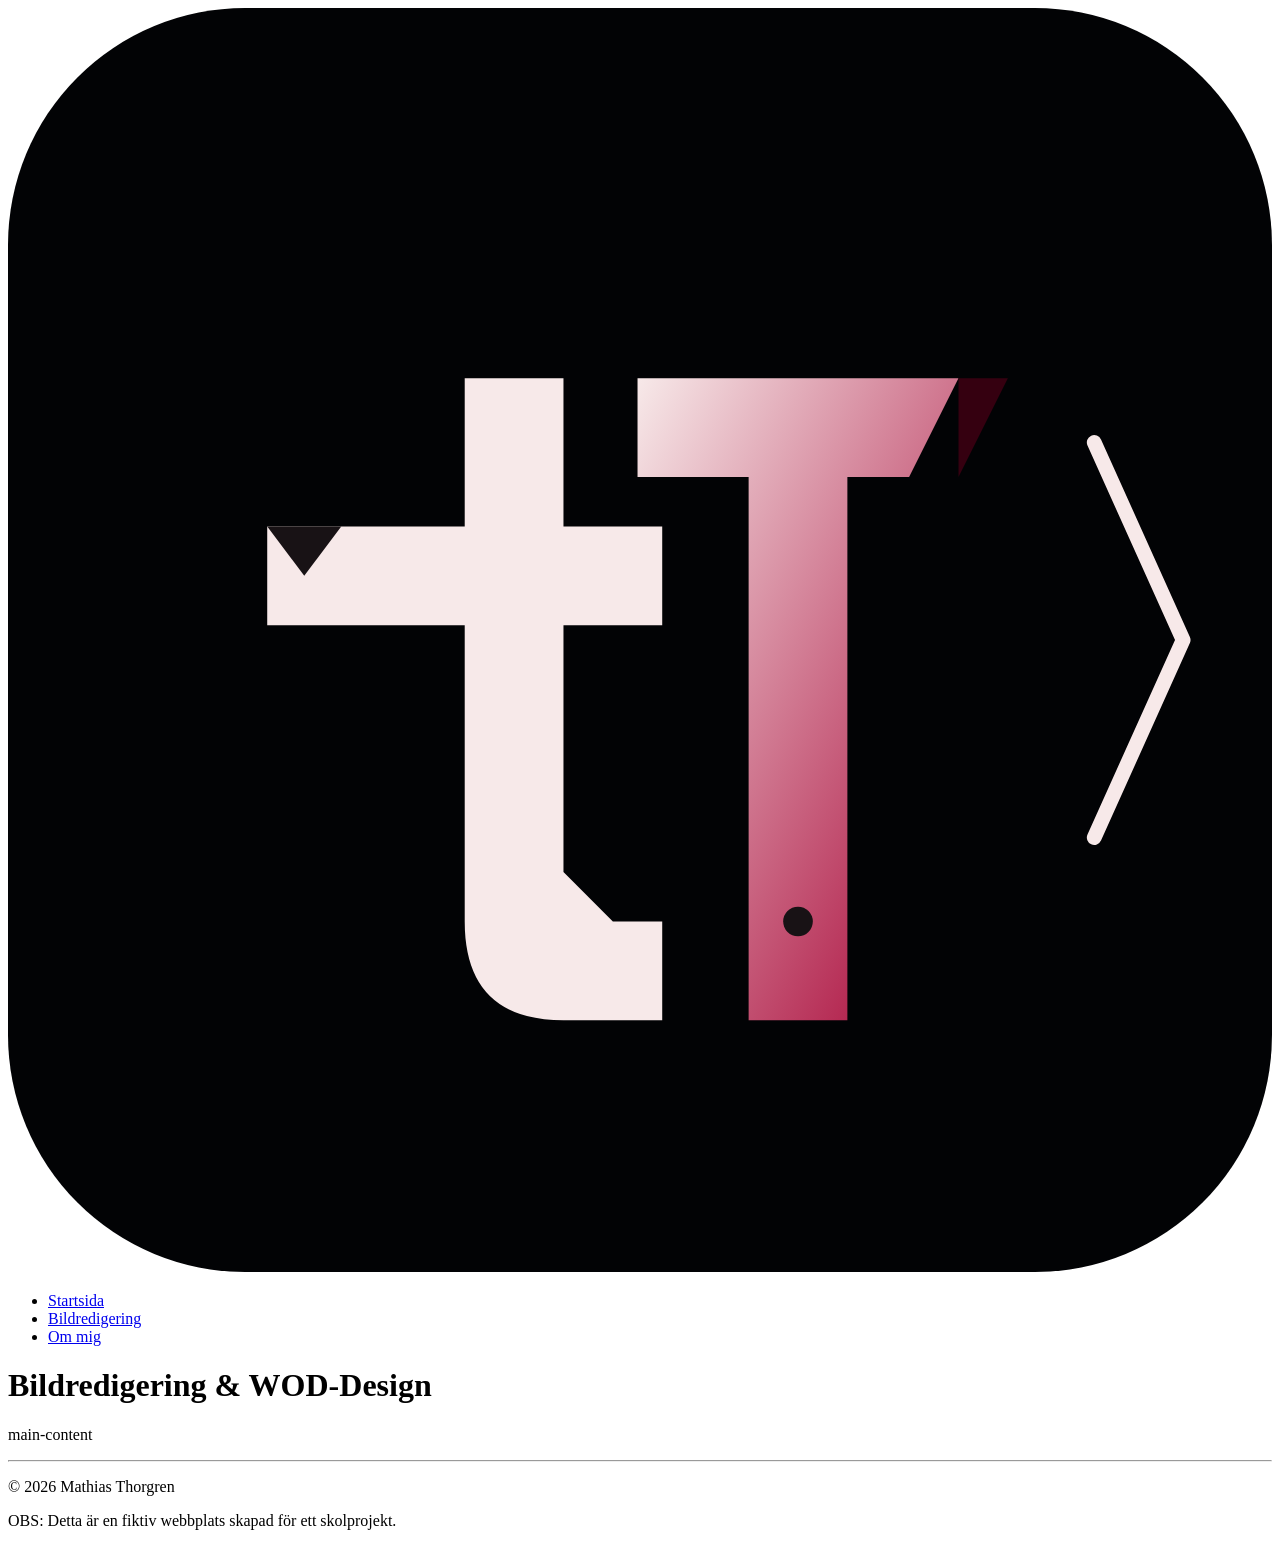
==== docs/index.html @ 6fbe4b84 "Updated title and head structure" ====
<!DOCTYPE html>
<html lang="sv">
        
    <head>
        <meta charset="UTF-8">
        <meta name="viewport" content="width=device-width, initial-scale=1.0">
        <link rel="icon" type="image/png" sizes="32x32" href="images/favicon.png">
        <link rel="icon" type="image/x-icon" href="images/favicon.ico">
        <link rel="stylesheet" href="style/style.css">
        <title>tT Bilredigering - Startsida</title>
    </head>

    <body>
        <header>
            <div class="header-container">
                <a href="index.html" class="logo-link">
                    <img src="images/tT-logo.svg" alt="Logotyp" class="site-logo">
                </a>
                <nav>
                    <ul>
                        <li><a href="index.html" class="active">Startsida</a></li>
                        <li><a href="bildredigering.html">Bildredigering</a></li>
                        <li><a href="about.html">Om mig</a></li>
                    </ul>
                </nav>
            </div>
            <div class="header-hero">
                <h1>Bildredigering & WOD-Design</h1>
            </div>
        </header> 

        <main>
            <p>main-content</p>
        </main>

        <footer>
            <hr class="divider">
            <p>© 2026 Mathias Thorgren</p>
            <aside aria-label="projektinformation">
                <p>OBS: Detta är en fiktiv webbplats skapad för ett skolprojekt.</p>
            </aside>
        </footer>

    </body>

</html>
---- docs/style/style.css ----
/* Hello world */
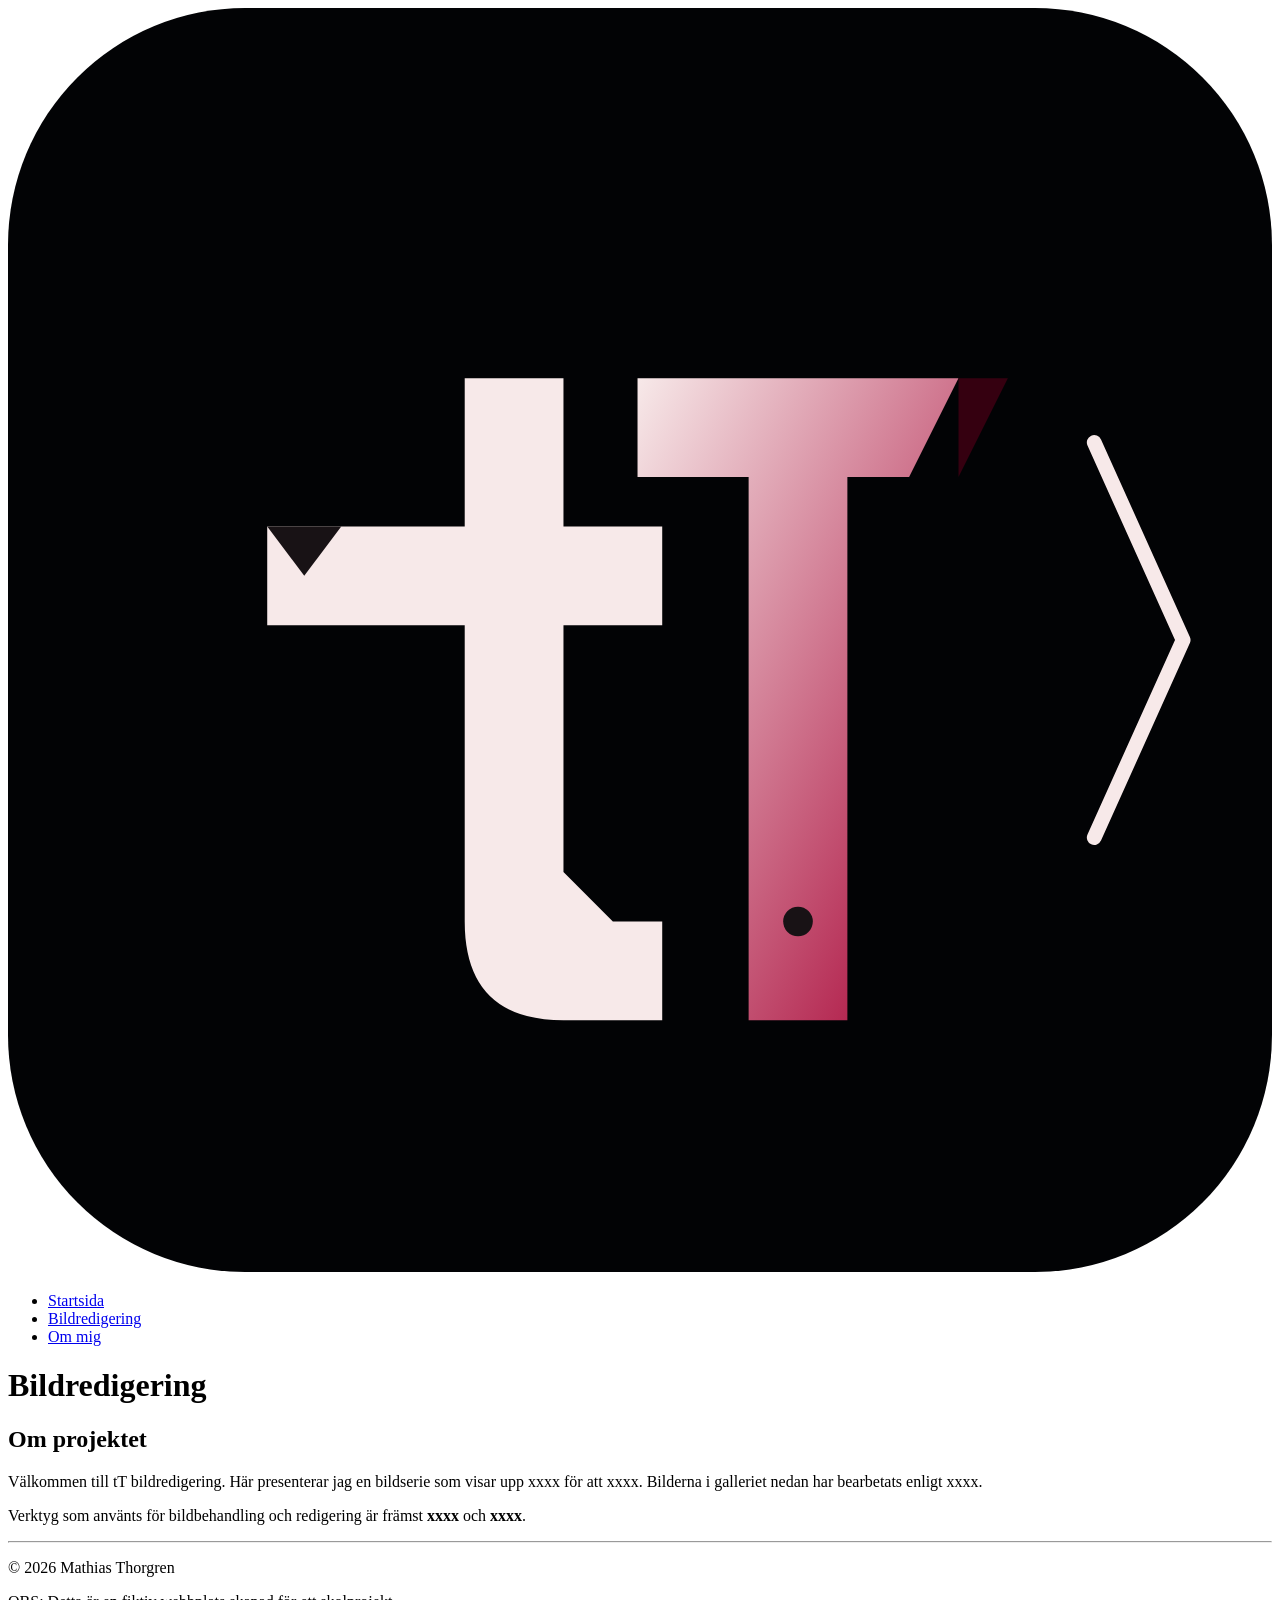
==== commit 0653c48f: "Added intro section and populated with placeholder text" ====
--- a/docs/index.html
+++ b/docs/index.html
@@ -25,12 +25,16 @@
                 </nav>
             </div>
             <div class="header-hero">
-                <h1>Bildredigering & WOD-Design</h1>
+                <h1>Bildredigering</h1>
             </div>
         </header> 
 
         <main>
-            <p>main-content</p>
+            <section class="intro-section">
+                <h2>Om projektet</h2>
+                <p>Välkommen till tT bildredigering. Här presenterar jag en bildserie som visar upp xxxx för att xxxx. Bilderna i galleriet nedan har bearbetats enligt xxxx.</p>
+                <p>Verktyg som använts för bildbehandling och redigering är främst <strong>xxxx</strong> och <strong>xxxx</strong>.</p>
+            </section>
         </main>
 
         <footer>
@@ -40,7 +44,5 @@
                 <p>OBS: Detta är en fiktiv webbplats skapad för ett skolprojekt.</p>
             </aside>
         </footer>
-
     </body>
-
 </html>
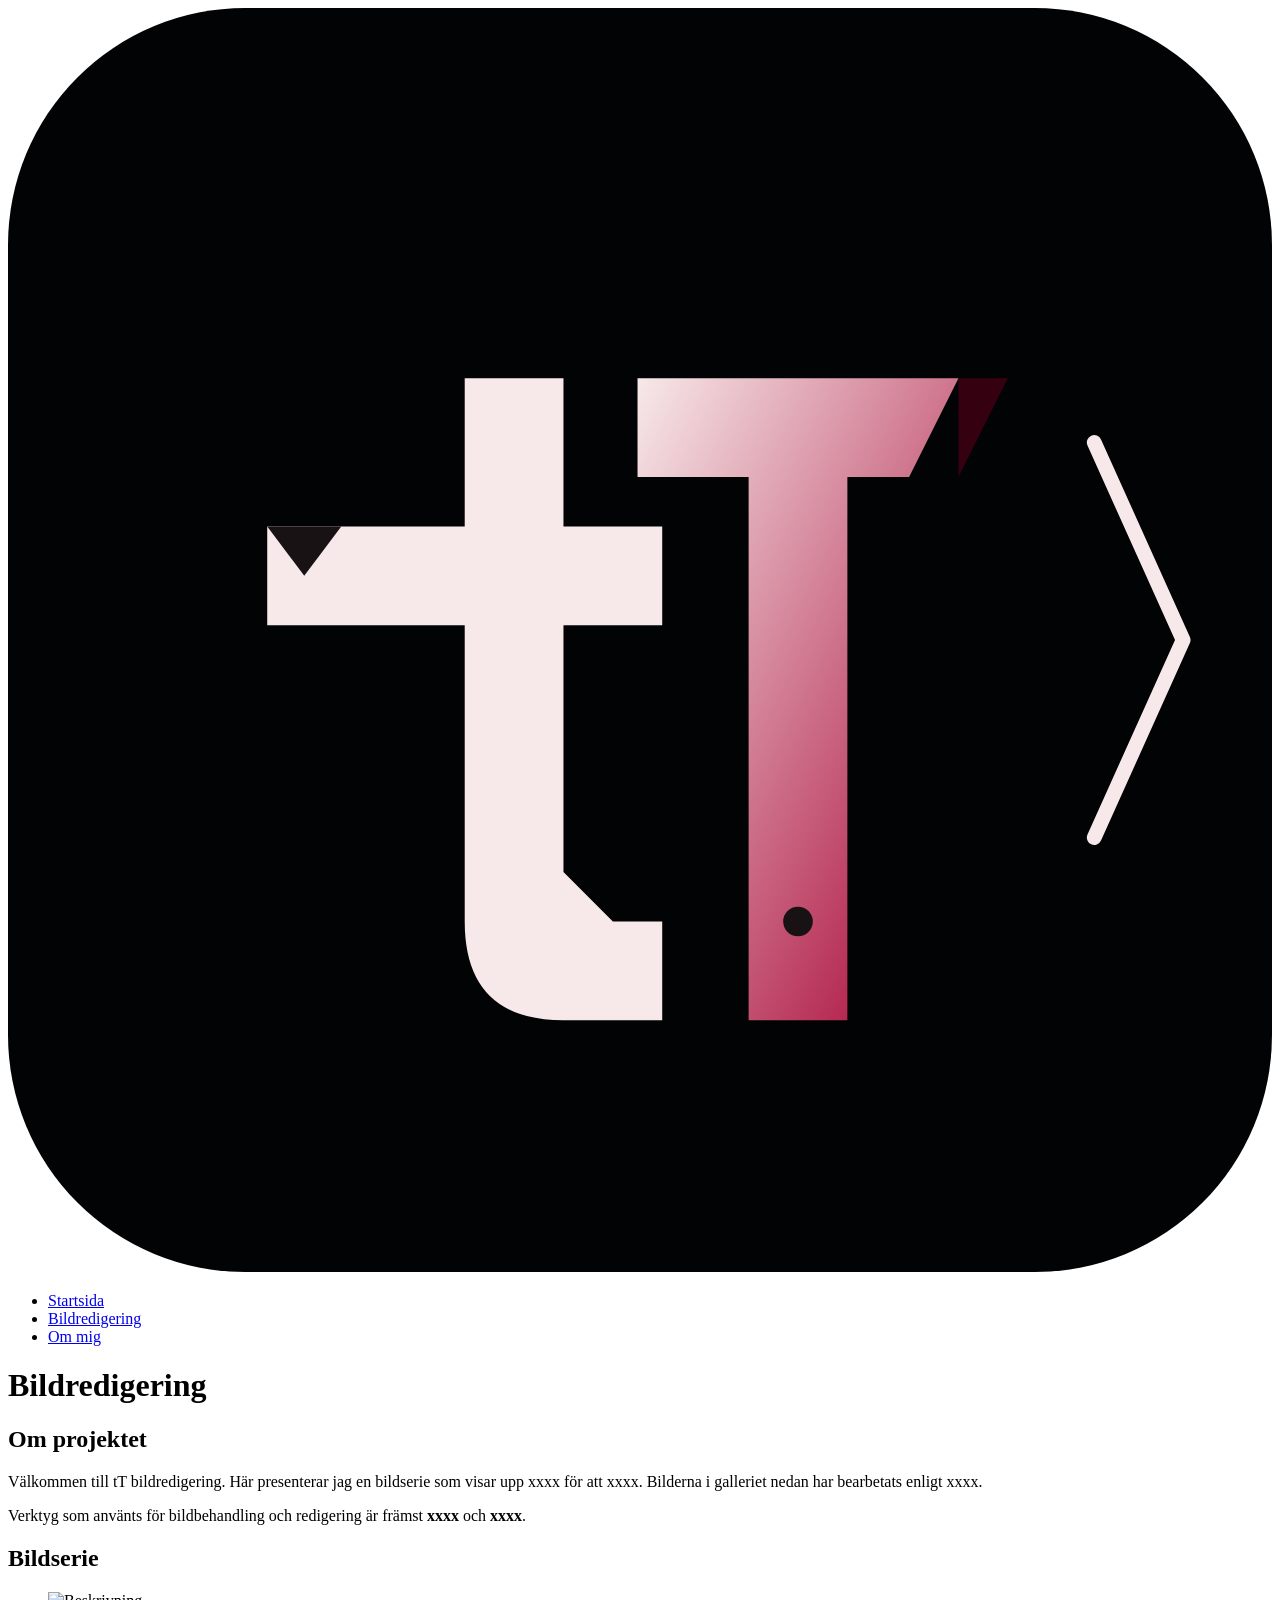
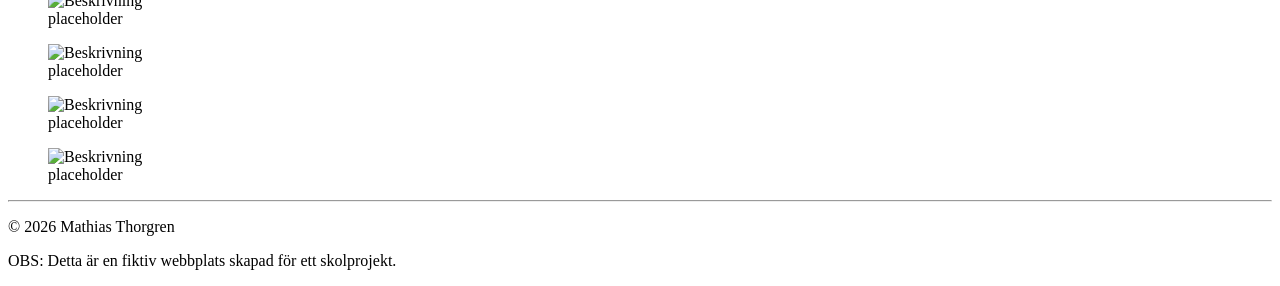
==== commit 713bbbb0: "Added about.html and bildredigering.html with initial structure" ====
--- a/docs/index.html
+++ b/docs/index.html
@@ -18,7 +18,7 @@
                 </a>
                 <nav>
                     <ul>
-                        <li><a href="index.html" class="active">Startsida</a></li>
+                        <li><a href="index.html">Startsida</a></li>
                         <li><a href="bildredigering.html">Bildredigering</a></li>
                         <li><a href="about.html">Om mig</a></li>
                     </ul>
@@ -35,6 +35,27 @@
                 <p>Välkommen till tT bildredigering. Här presenterar jag en bildserie som visar upp xxxx för att xxxx. Bilderna i galleriet nedan har bearbetats enligt xxxx.</p>
                 <p>Verktyg som använts för bildbehandling och redigering är främst <strong>xxxx</strong> och <strong>xxxx</strong>.</p>
             </section>
+            <section class="gallery-section">
+                <h2>Bildserie</h2>
+                <div class="image-grid">
+                    <figure>
+                        <img src="images/1.jpg" alt="Beskrivning">
+                        <figcaption>placeholder</figcaption>
+                    </figure>
+                    <figure>
+                        <img src="images/2.jpg" alt="Beskrivning">
+                        <figcaption>placeholder</figcaption>
+                    </figure>
+                    <figure>
+                        <img src="images/3.jpg" alt="Beskrivning">
+                        <figcaption>placeholder</figcaption>
+                    </figure>
+                    <figure>
+                        <img src="images/4.jpg" alt="Beskrivning">
+                        <figcaption>placeholder</figcaption>
+                    </figure>
+                </div>
+            </section>            
         </main>
 
         <footer>
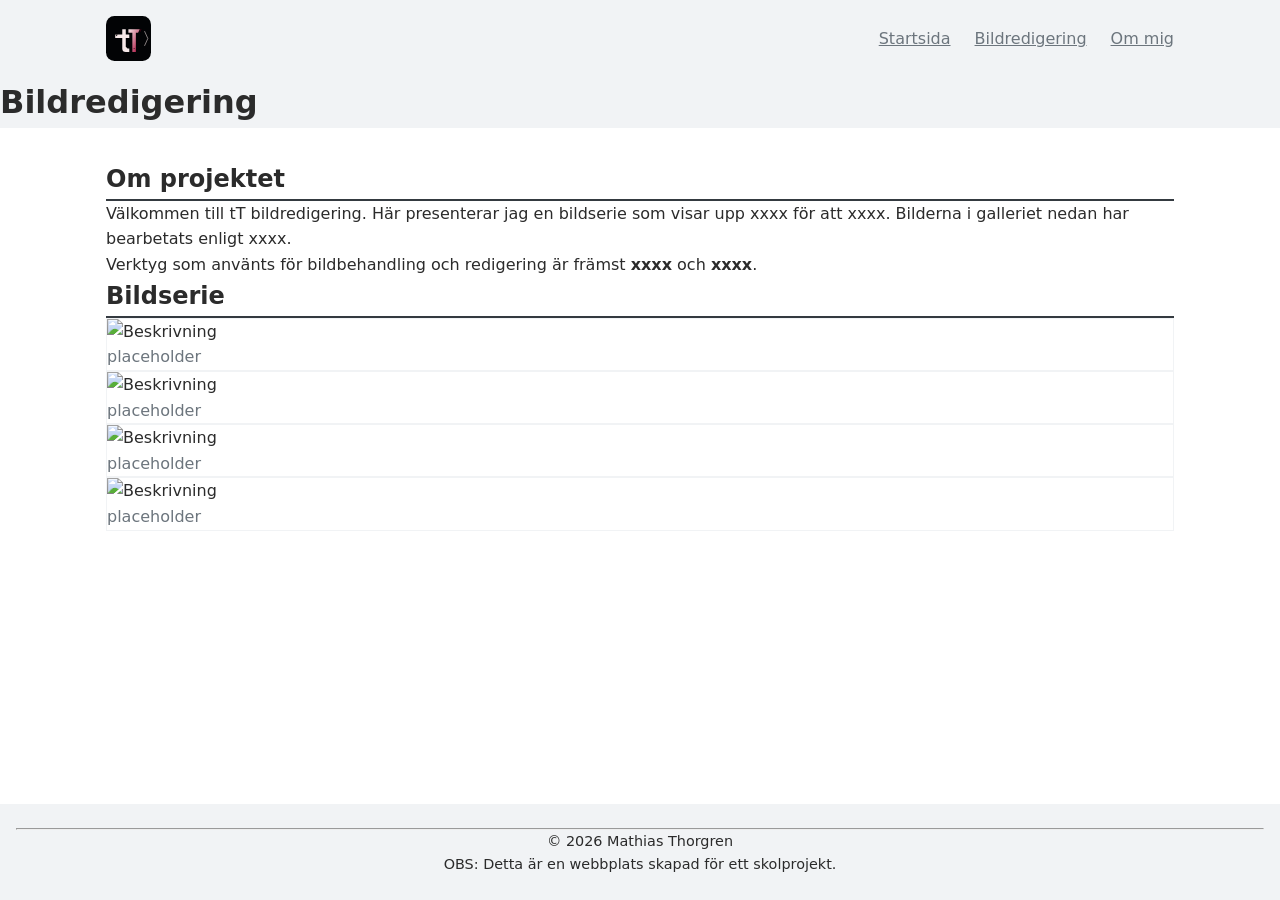
==== commit 4f79d00e: "Updated footer text" ====
--- a/docs/index.html
+++ b/docs/index.html
@@ -4,7 +4,7 @@
     <head>
         <meta charset="UTF-8">
         <meta name="viewport" content="width=device-width, initial-scale=1.0">
-        <link rel="icon" type="image/png" sizes="32x32" href="images/favicon.png">
+        <link rel="icon" type="image/png" sizes="32x32" href="images/favicon-32x32.png">
         <link rel="icon" type="image/x-icon" href="images/favicon.ico">
         <link rel="stylesheet" href="style/style.css">
         <title>tT Bilredigering - Startsida</title>
@@ -62,7 +62,7 @@
             <hr class="divider">
             <p>© 2026 Mathias Thorgren</p>
             <aside aria-label="projektinformation">
-                <p>OBS: Detta är en fiktiv webbplats skapad för ett skolprojekt.</p>
+                <p>OBS: Detta är en webbplats skapad för ett skolprojekt.</p>
             </aside>
         </footer>
     </body>
--- a/docs/style/style.css
+++ b/docs/style/style.css
@@ -1 +1,163 @@
-/* Hello world */+/* Font styling template */
+:root {
+    --font-family: system-ui, -apple-system, BlinkMacSystemFont, 'Segoe UI', Roboto, Helvetica, Arial, sans-serif;
+    
+    --bg-primary: #ffffff;
+    --bg-secondary: #f1f3f5;
+    --text-main: #2b2b2b;
+    --text-muted: #6c757d;
+    --color-accent: #343a40;
+    --color-highlight: #0056b3;
+}
+/* Color declarations only */
+body {
+    font-family: var(--font-family);
+    color: var(--text-main);
+    background-color: var(--bg-primary);
+}
+
+header {
+    background-color: var(--bg-secondary);
+    color: var(--text-main);
+}
+
+nav a {
+    font-family: var(--font-family);
+    color: var(--text-muted);
+}
+
+nav a:hover,
+nav a.active {
+    color: var(--text-main);
+    border-color: var(--color-highlight);
+}
+
+.header-hero h1 {
+    font-family: var(--font-family);
+    color: var(--text-main);
+}
+
+h2, h3 {
+    font-family: var(--font-family);
+    color: var(--text-main);
+    border-bottom: 2px solid var(--color-accent);
+}
+
+p {
+    font-family: var(--font-family);
+    color: var(--text-main);
+}
+
+.image-grid figure {
+    background: var(--bg-primary);
+    border: 1px solid var(--bg-secondary);
+}
+
+figcaption {
+    font-family: var(--font-family);
+    color: var(--text-muted);
+}
+
+.comparison-card {
+    background: var(--bg-primary);
+    border: 1px solid var(--bg-secondary);
+}
+
+.edit-description {
+    background-color: var(--bg-secondary);
+    border-left: 4px solid var(--color-highlight);
+}
+
+.profile-container {
+    background: var(--bg-primary);
+    border: 1px solid var(--bg-secondary);
+}
+
+footer {
+    background-color: var(--bg-secondary);
+    color: var(--text-muted);
+}
+
+footer .divider {
+    background: var(--color-accent);
+}
+
+footer aside {
+    font-family: var(--font-family);
+    color: var(--text-muted);
+}
+
+/* Other styling */
+
+* {
+    box-sizing: border-box;
+    margin: 0;
+    padding: 0;
+}
+
+body {
+    line-height: 1.6;
+    display: flex;
+    flex-direction: column;
+    min-height: 100vh;
+}
+
+main {
+    flex: 1;
+    max-width: 1100px;
+    width: 100%;
+    margin: 0 auto;
+    padding: 2rem 1rem;
+}
+
+
+header {
+
+}
+
+.header-container {
+    max-width: 1100px;
+    margin: 0 auto;
+    padding: 1rem;
+    display: flex;
+    justify-content: space-between;
+    align-items: center;
+}
+
+.site-logo {
+    height: 45px;
+    width: auto;
+    display: block;
+}
+
+nav ul {
+    display: flex;
+    list-style: none;
+    gap: 1.5rem;
+}
+
+nav a {
+
+}
+
+nav a:hover,
+nav a.active {
+
+}
+
+footer {
+
+    text-align: center;
+    padding: 1.5rem 1rem;
+    font-size: 0.9rem;
+}
+
+
+@media (min-width: 768px) {
+    .profile-container {
+        flex-direction: row;
+        align-items: flex-start;
+    }
+}
+
+
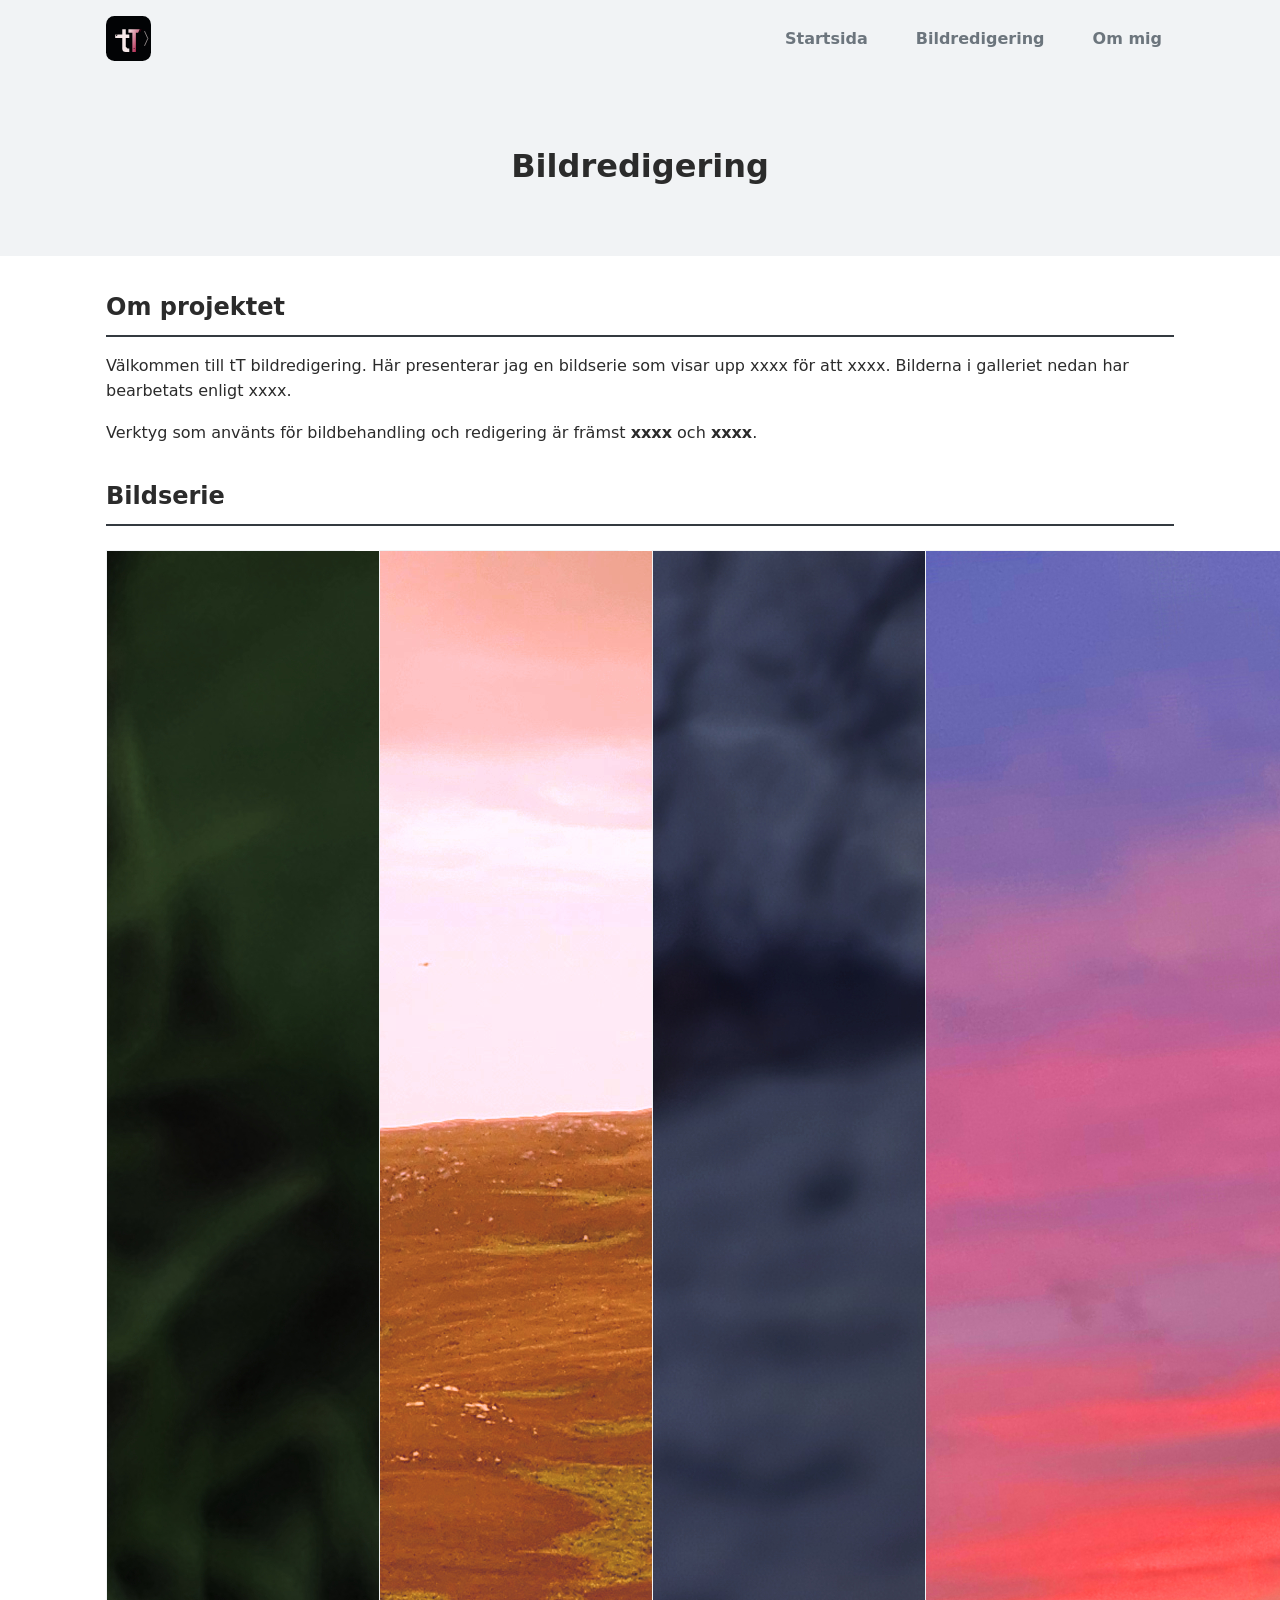
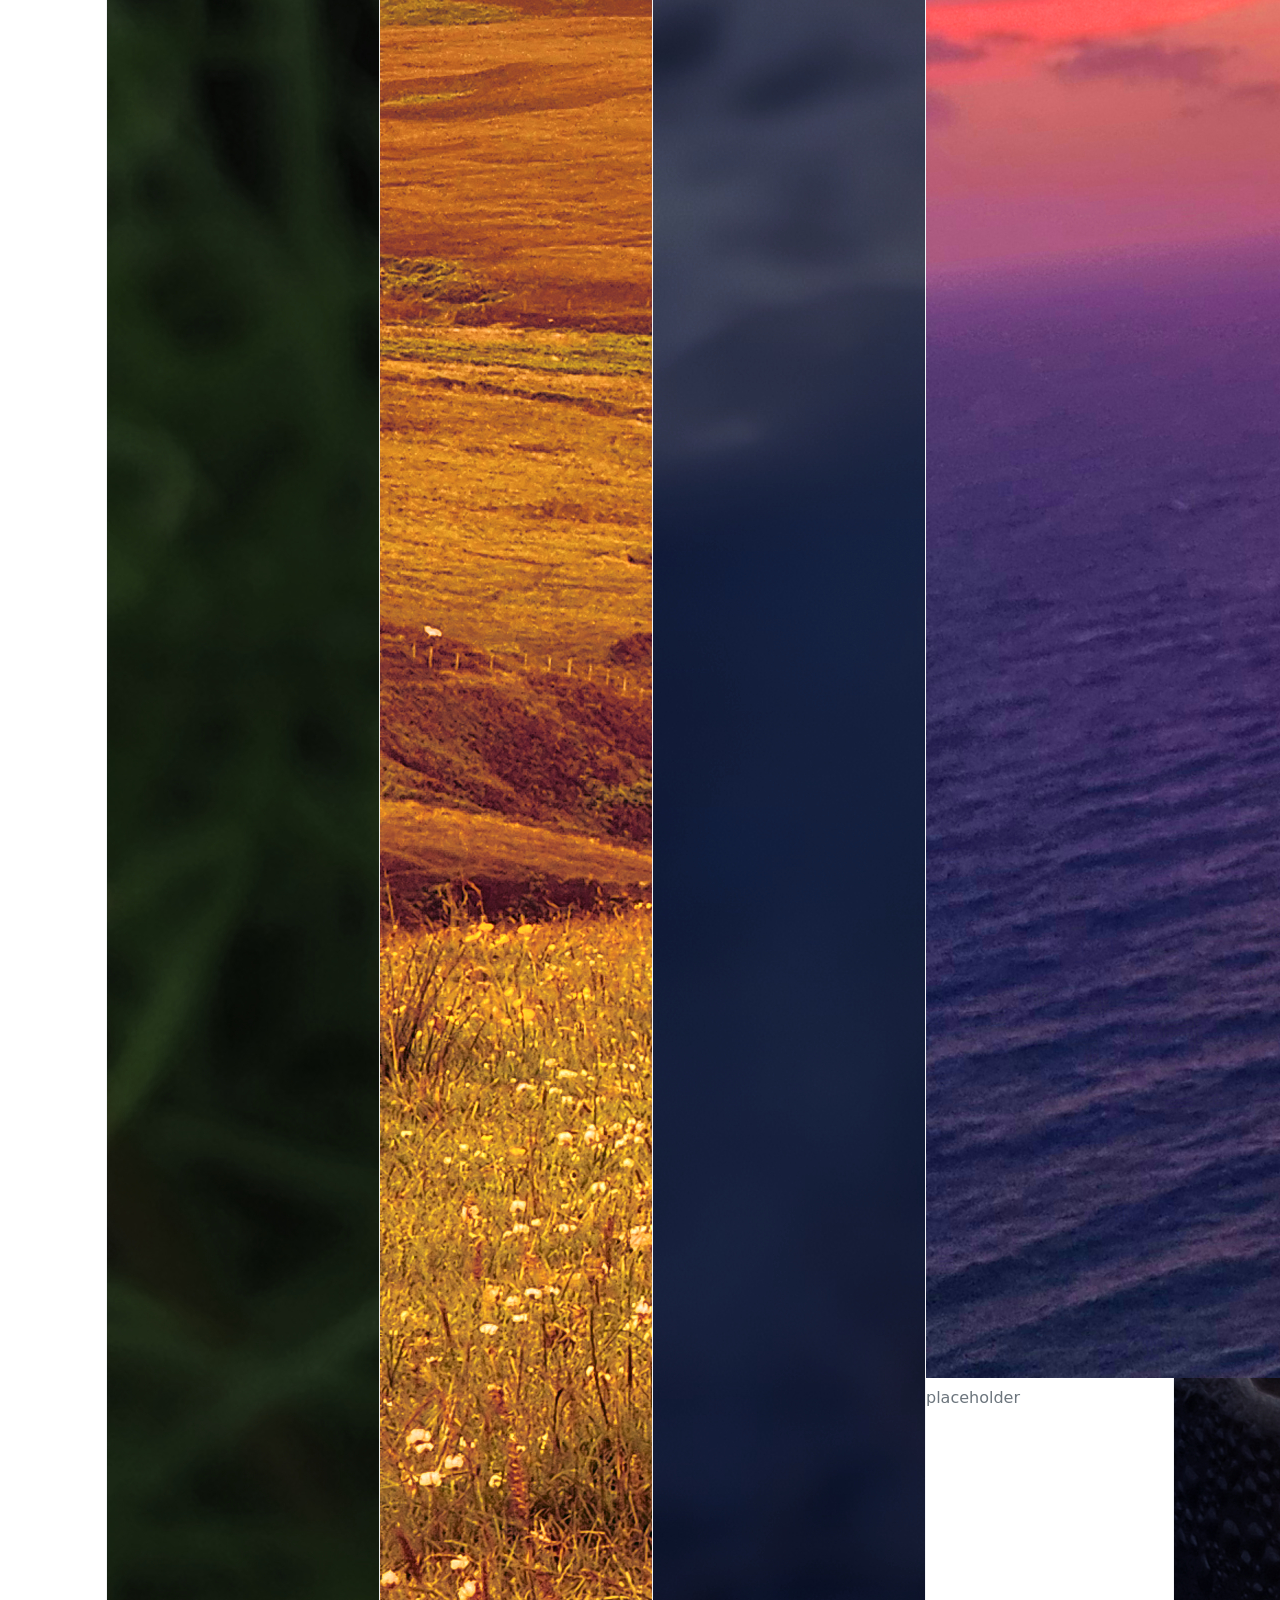
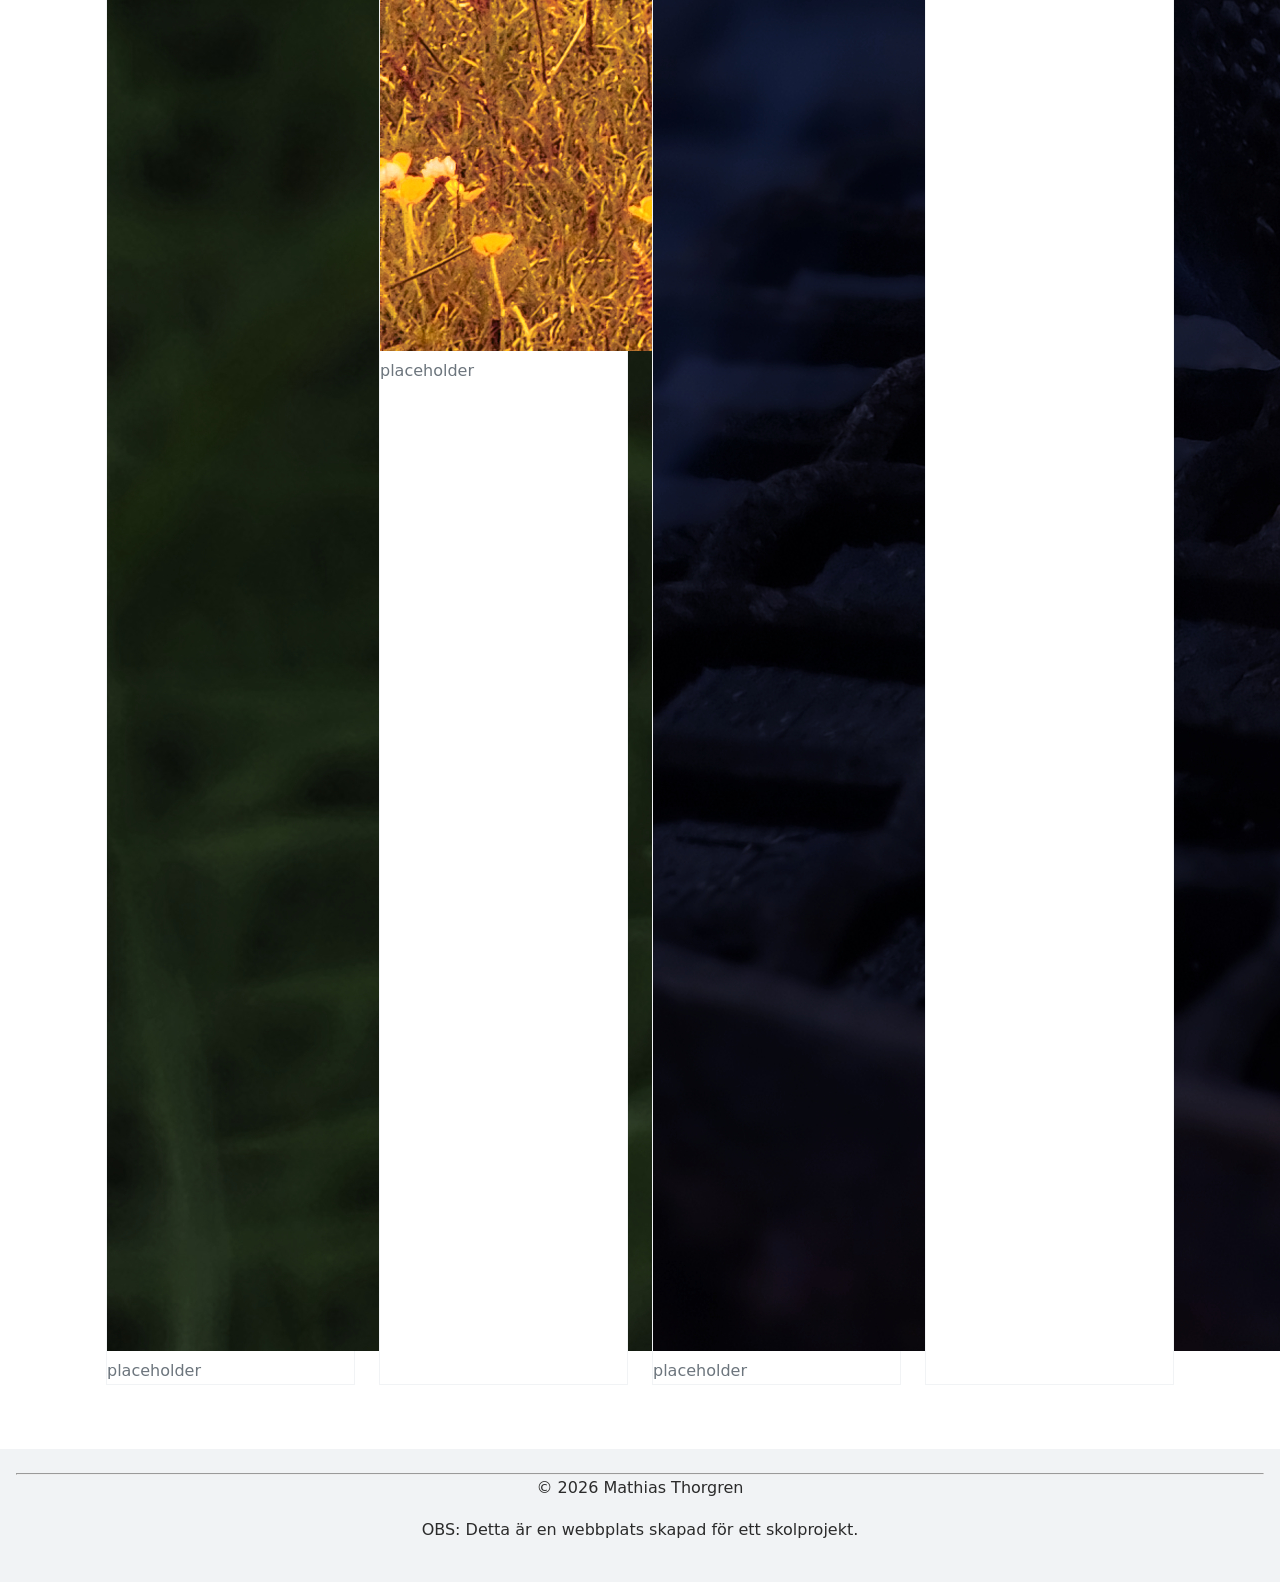
==== commit af1c6cf2: "Added 4 images to work with" ====
--- a/docs/index.html
+++ b/docs/index.html
@@ -39,19 +39,19 @@
                 <h2>Bildserie</h2>
                 <div class="image-grid">
                     <figure>
-                        <img src="images/1.jpg" alt="Beskrivning">
+                        <img src="images/bild1.jpg" alt="Beskrivning">
                         <figcaption>placeholder</figcaption>
                     </figure>
                     <figure>
-                        <img src="images/2.jpg" alt="Beskrivning">
+                        <img src="images/bild2.jpg" alt="Beskrivning">
                         <figcaption>placeholder</figcaption>
                     </figure>
                     <figure>
-                        <img src="images/3.jpg" alt="Beskrivning">
+                        <img src="images/bild3.jpg" alt="Beskrivning">
                         <figcaption>placeholder</figcaption>
                     </figure>
                     <figure>
-                        <img src="images/4.jpg" alt="Beskrivning">
+                        <img src="images/bild4.jpg" alt="Beskrivning">
                         <figcaption>placeholder</figcaption>
                     </figure>
                 </div>
--- a/docs/style/style.css
+++ b/docs/style/style.css
@@ -26,8 +26,7 @@
     color: var(--text-muted);
 }
 
-nav a:hover,
-nav a.active {
+nav a:hover {
     color: var(--text-main);
     border-color: var(--color-highlight);
 }
@@ -110,11 +109,6 @@
     padding: 2rem 1rem;
 }
 
-
-header {
-
-}
-
 .header-container {
     max-width: 1100px;
     margin: 0 auto;
@@ -137,21 +131,59 @@
 }
 
 nav a {
-
+    text-decoration: none;
+    font-weight: 600;
+    padding: 0.5rem 0.75rem;
+    border-radius: 4px;
 }
 
-nav a:hover,
-nav a.active {
+.header-hero {
+    background-size: cover;
+    background-position: center;
+    padding: 4rem 1rem;
+    text-align: center;
+}
 
+section {
+    margin-bottom: 2rem;
+}
+
+h2 {
+    margin-bottom: 1rem;
+    padding-bottom: 0.5rem;
+}
+
+p {
+    margin-bottom: 1rem;
+}
+
+.image-grid {
+    display: grid;
+    grid-template-columns: repeat(auto-fit, minmax(240px, 1fr));
+    gap: 1.5rem;
+    margin-top: 1.5rem;
+}
+
+.comparison-grid {
+    display: grid;
+    grid-template-columns: repeat(auto-fit, minmax(280px, 1fr));
+    gap: 1rem;
+    margin-bottom: 1rem;
+}
+
+.profile-container {
+    display: flex;
+    flex-direction: column;
+    align-items: center;
+    gap: 2rem;
+    padding: 2rem;
+    border-radius: 8px;
 }
 
 footer {
-
     text-align: center;
     padding: 1.5rem 1rem;
-    font-size: 0.9rem;
 }
-
 
 @media (min-width: 768px) {
     .profile-container {
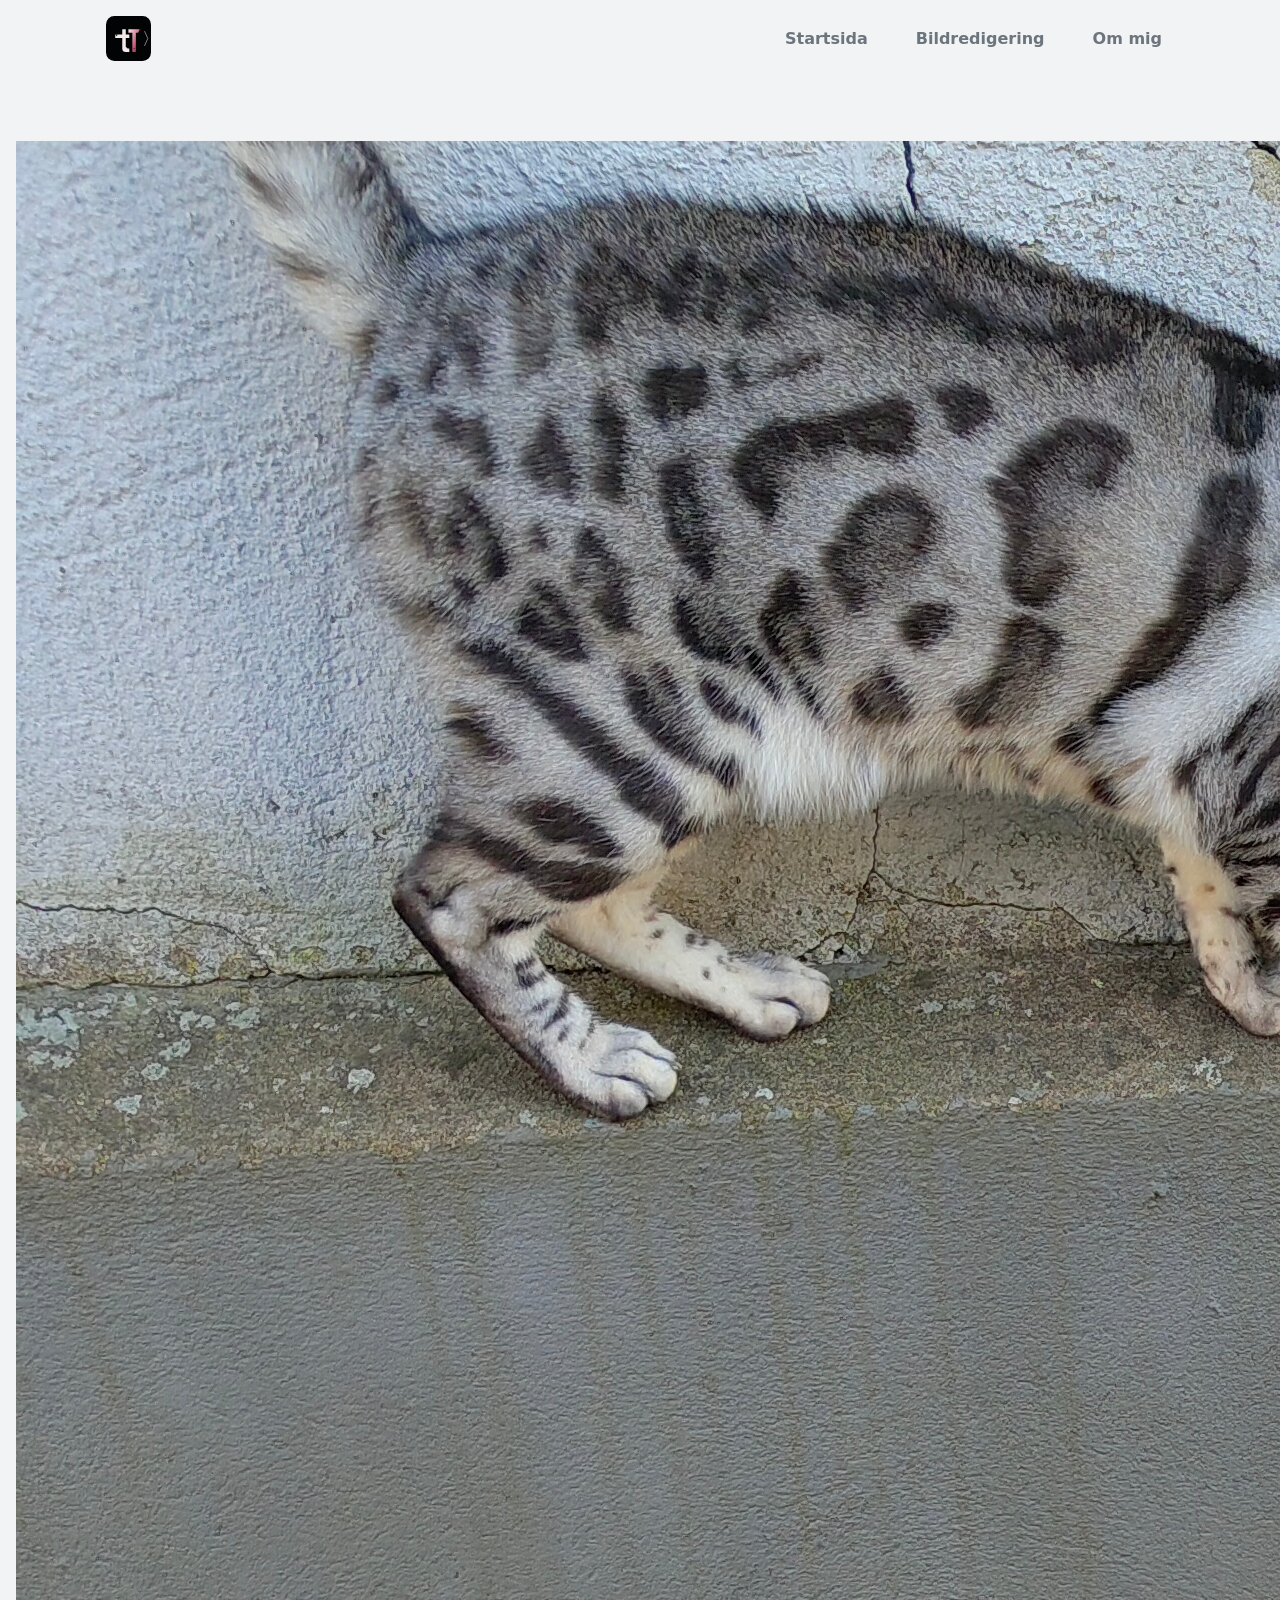
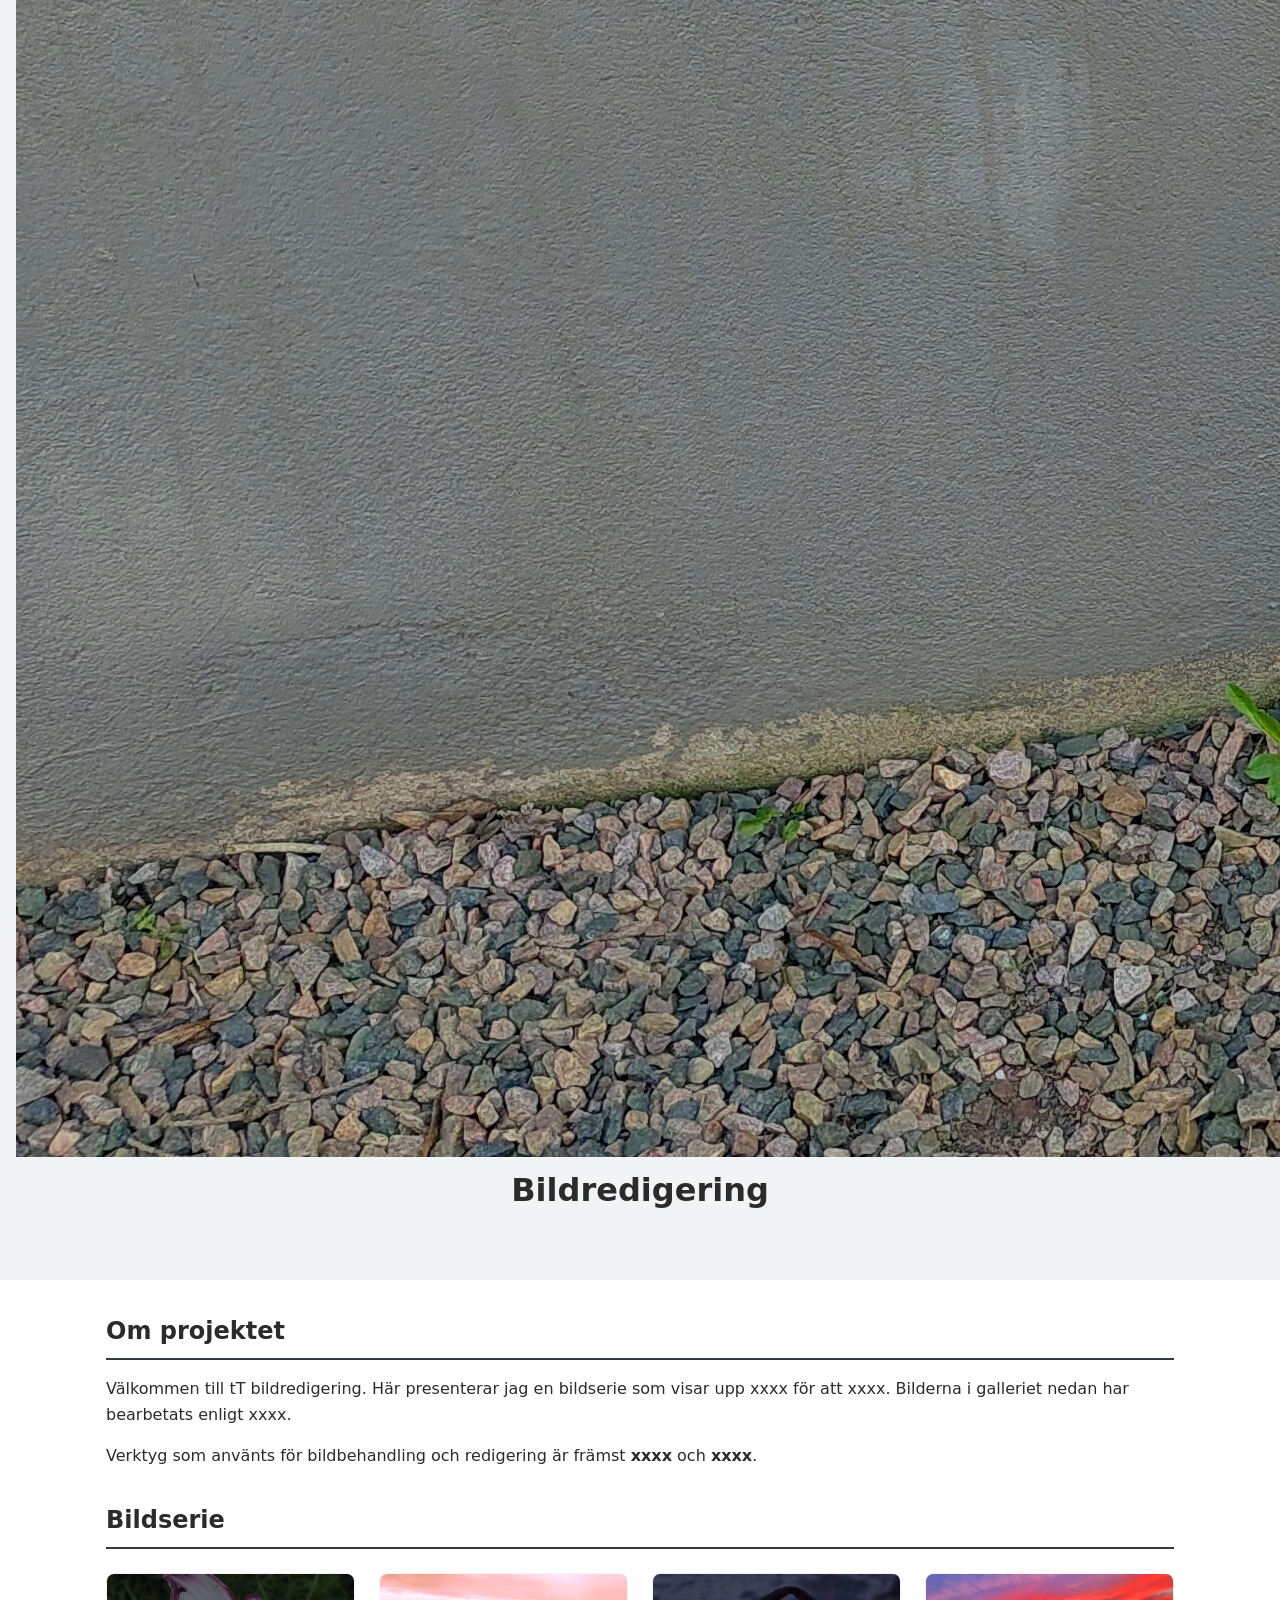
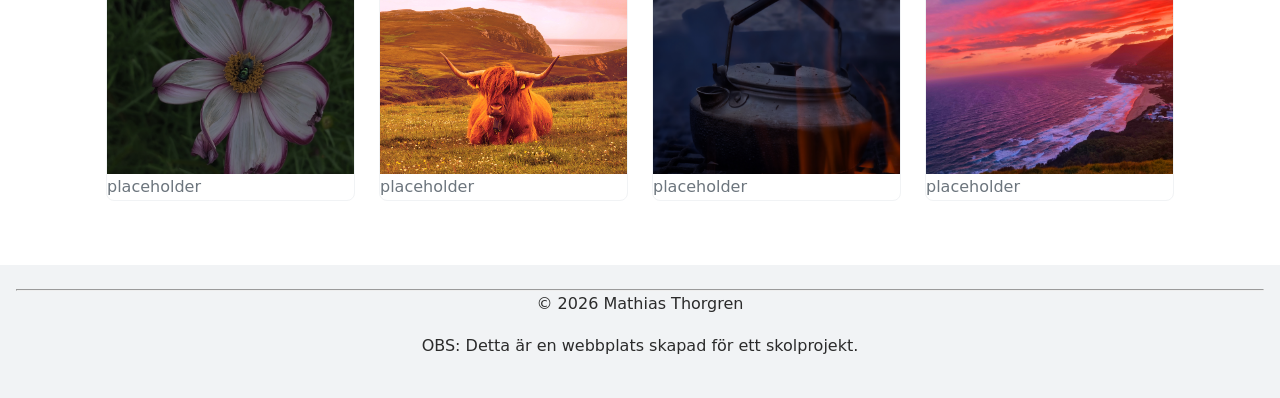
==== commit 8fdf45cd: "Added header image" ====
--- a/docs/index.html
+++ b/docs/index.html
@@ -25,6 +25,7 @@
                 </nav>
             </div>
             <div class="header-hero">
+                <img src="images/header.png" alt="Header background" class="hero-img">
                 <h1>Bildredigering</h1>
             </div>
         </header> 
--- a/docs/style/style.css
+++ b/docs/style/style.css
@@ -164,11 +164,40 @@
     margin-top: 1.5rem;
 }
 
+.image-grid figure {
+    border-radius: 8px;
+    overflow: hidden;
+}
+
+.image-grid img {
+    width: 100%;
+    height: 200px;
+    object-fit: cover;
+    display: block;
+}
+
+.comparison-card {
+    border-radius: 8px;
+    padding: 1.5rem;
+    margin-bottom: 2rem;
+}
+
+.comparison-card h3 {
+    margin-bottom: 1rem;
+}
+
 .comparison-grid {
     display: grid;
     grid-template-columns: repeat(auto-fit, minmax(280px, 1fr));
     gap: 1rem;
     margin-bottom: 1rem;
+}
+
+.comparison-grid img {
+    width: 100%;
+    height: auto;
+    border-radius: 4px;
+    display: block;
 }
 
 .profile-container {
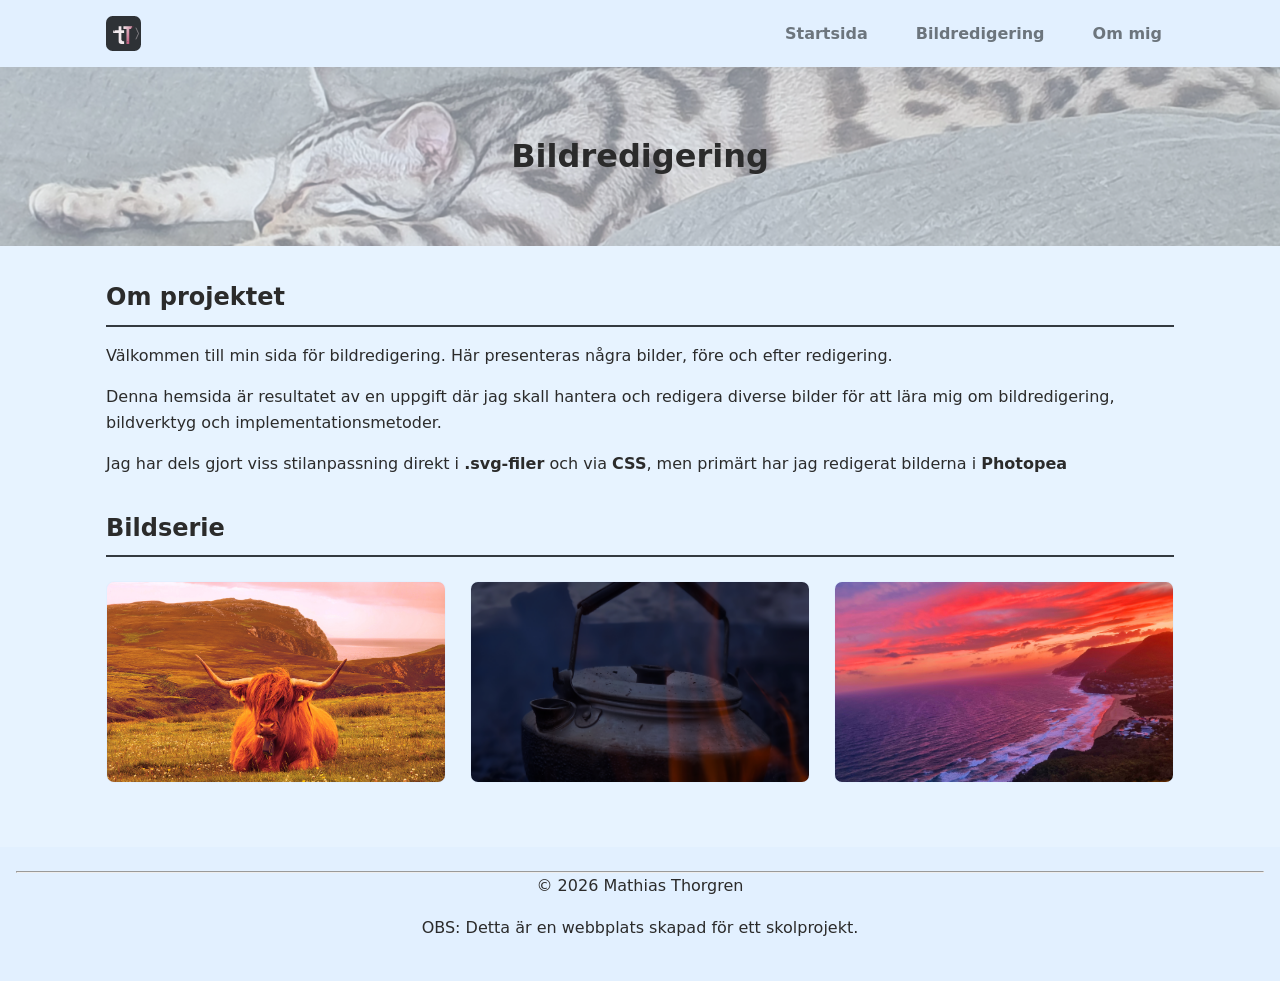
==== commit d4c52c17: "Updated all text content on the website, corrected factual errors and missing html elements" ====
--- a/docs/index.html
+++ b/docs/index.html
@@ -14,7 +14,7 @@
         <header>
             <div class="header-container">
                 <a href="index.html" class="logo-link">
-                    <img src="images/tT-logo.svg" alt="Logotyp" class="site-logo">
+                    <img src="images/tT-logo.svg" alt="" class="site-logo">
                 </a>
                 <nav>
                     <ul>
@@ -25,7 +25,7 @@
                 </nav>
             </div>
             <div class="header-hero">
-                <img src="images/header.png" alt="Header background" class="hero-img">
+                <img src="images/header.png" alt="En katt som ligger utsträckt och vilar på ett täcke" class="hero-img">
                 <h1>Bildredigering</h1>
             </div>
         </header> 
@@ -33,27 +33,21 @@
         <main>
             <section class="intro-section">
                 <h2>Om projektet</h2>
-                <p>Välkommen till tT bildredigering. Här presenterar jag en bildserie som visar upp xxxx för att xxxx. Bilderna i galleriet nedan har bearbetats enligt xxxx.</p>
-                <p>Verktyg som använts för bildbehandling och redigering är främst <strong>xxxx</strong> och <strong>xxxx</strong>.</p>
+                <p>Välkommen till min sida för bildredigering. Här presenteras några bilder, före och efter redigering.</p>
+                <p>Denna hemsida är resultatet av en uppgift där jag skall hantera och redigera diverse bilder för att lära mig om bildredigering, bildverktyg och implementationsmetoder.</p>
+                <p>Jag har dels gjort viss stilanpassning direkt i <strong>.svg-filer</strong> och via <strong>CSS</strong>, men primärt har jag redigerat bilderna i <strong>Photopea</strong></p>
             </section>
             <section class="gallery-section">
                 <h2>Bildserie</h2>
                 <div class="image-grid">
                     <figure>
-                        <img src="images/bild1.jpg" alt="Beskrivning">
-                        <figcaption>placeholder</figcaption>
+                        <img src="images/bild2.jpg" alt="Höglandsossa vilar på gräsberikad kuperad kustmiljö">
                     </figure>
                     <figure>
-                        <img src="images/bild2.jpg" alt="Beskrivning">
-                        <figcaption>placeholder</figcaption>
+                        <img src="images/bild3.jpg" alt="Hav som brisar lätt in över stranden i en kuperad kustmiljö under skymning">
                     </figure>
                     <figure>
-                        <img src="images/bild3.jpg" alt="Beskrivning">
-                        <figcaption>placeholder</figcaption>
-                    </figure>
-                    <figure>
-                        <img src="images/bild4.jpg" alt="Beskrivning">
-                        <figcaption>placeholder</figcaption>
+                        <img src="images/bild4.jpg" alt="Kokkanna över öppen eld i rå utomhusmiljö">
                     </figure>
                 </div>
             </section>            
--- a/docs/style/style.css
+++ b/docs/style/style.css
@@ -1,9 +1,9 @@
 /* Font styling template */
 :root {
-    --font-family: system-ui, -apple-system, BlinkMacSystemFont, 'Segoe UI', Roboto, Helvetica, Arial, sans-serif;
+    --font-family: system-ui, 'Segoe UI', Roboto, Helvetica, Arial, sans-serif;
     
-    --bg-primary: #ffffff;
-    --bg-secondary: #f1f3f5;
+    --bg-primary: #e7f3ff;
+    --bg-secondary: #e2f0ff;
     --text-main: #2b2b2b;
     --text-muted: #6c757d;
     --color-accent: #343a40;
@@ -29,6 +29,10 @@
 nav a:hover {
     color: var(--text-main);
     border-color: var(--color-highlight);
+}
+
+.header-hero {
+    background-color: var(--bg-secondary); 
 }
 
 .header-hero h1 {
@@ -114,18 +118,21 @@
     margin: 0 auto;
     padding: 1rem;
     display: flex;
+    flex-wrap: wrap;
     justify-content: space-between;
     align-items: center;
 }
 
 .site-logo {
-    height: 45px;
+    height: 35px;
     width: auto;
     display: block;
+    opacity: 0.8
 }
 
 nav ul {
     display: flex;
+    flex-wrap: wrap;
     list-style: none;
     gap: 1.5rem;
 }
@@ -138,12 +145,32 @@
 }
 
 .header-hero {
+    position: relative;
     background-size: cover;
     background-position: center;
     padding: 4rem 1rem;
     text-align: center;
-}
-
+    width: 100vw; 
+    margin-left: calc(50% - 50vw);
+    overflow: hidden;
+}
+
+.hero-img {
+    position: absolute;
+    top: 0;
+    left: 0;
+    width: 100%;
+    height: 100%;
+    object-fit: cover;
+    opacity: 0.45;
+    z-index: 1;
+}
+
+.header-hero h1 {
+    word-break: break-word;
+    position: relative;
+    z-index: 2; 
+}
 section {
     margin-bottom: 2rem;
 }
@@ -201,12 +228,33 @@
 }
 
 .profile-container {
-    display: flex;
-    flex-direction: column;
-    align-items: center;
+    display: grid;
+    grid-template-columns: minmax(0, 1fr) minmax(0, 3fr); 
+    align-items: start;
     gap: 2rem;
     padding: 2rem;
     border-radius: 8px;
+    width: 100%;
+    box-sizing: border-box;
+}
+
+.profile-figure {
+    justify-self: center; 
+    align-self: center;   
+    width: 100%;
+    margin: 0;
+}
+
+.profile-image {
+    width: 100%;
+    min-width: 32px;
+    max-width: 220px; 
+    height: auto;
+    display: block;
+}
+
+.about-text {
+    min-width: 0; 
 }
 
 footer {
@@ -215,9 +263,8 @@
 }
 
 @media (min-width: 768px) {
-    .profile-container {
-        flex-direction: row;
-        align-items: flex-start;
+    .profile-image {
+        min-width: 128px;
     }
 }
 
